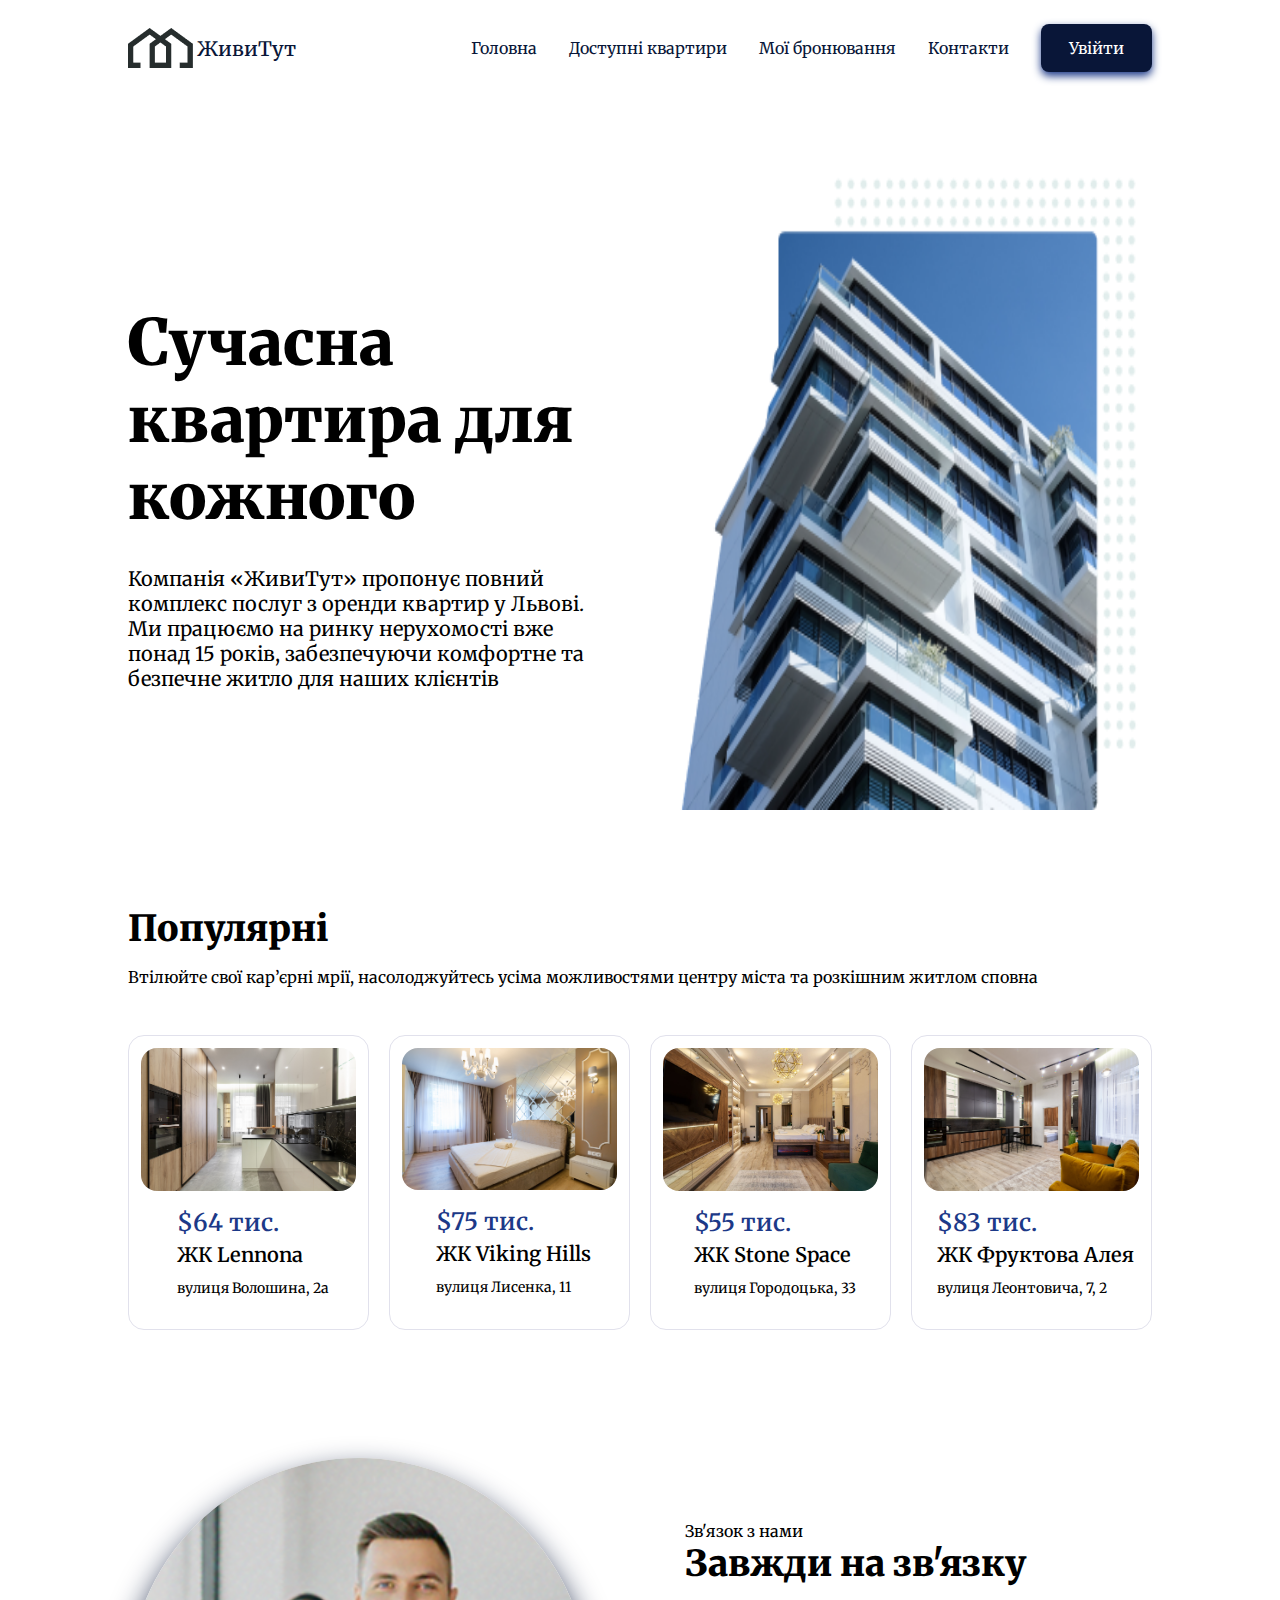
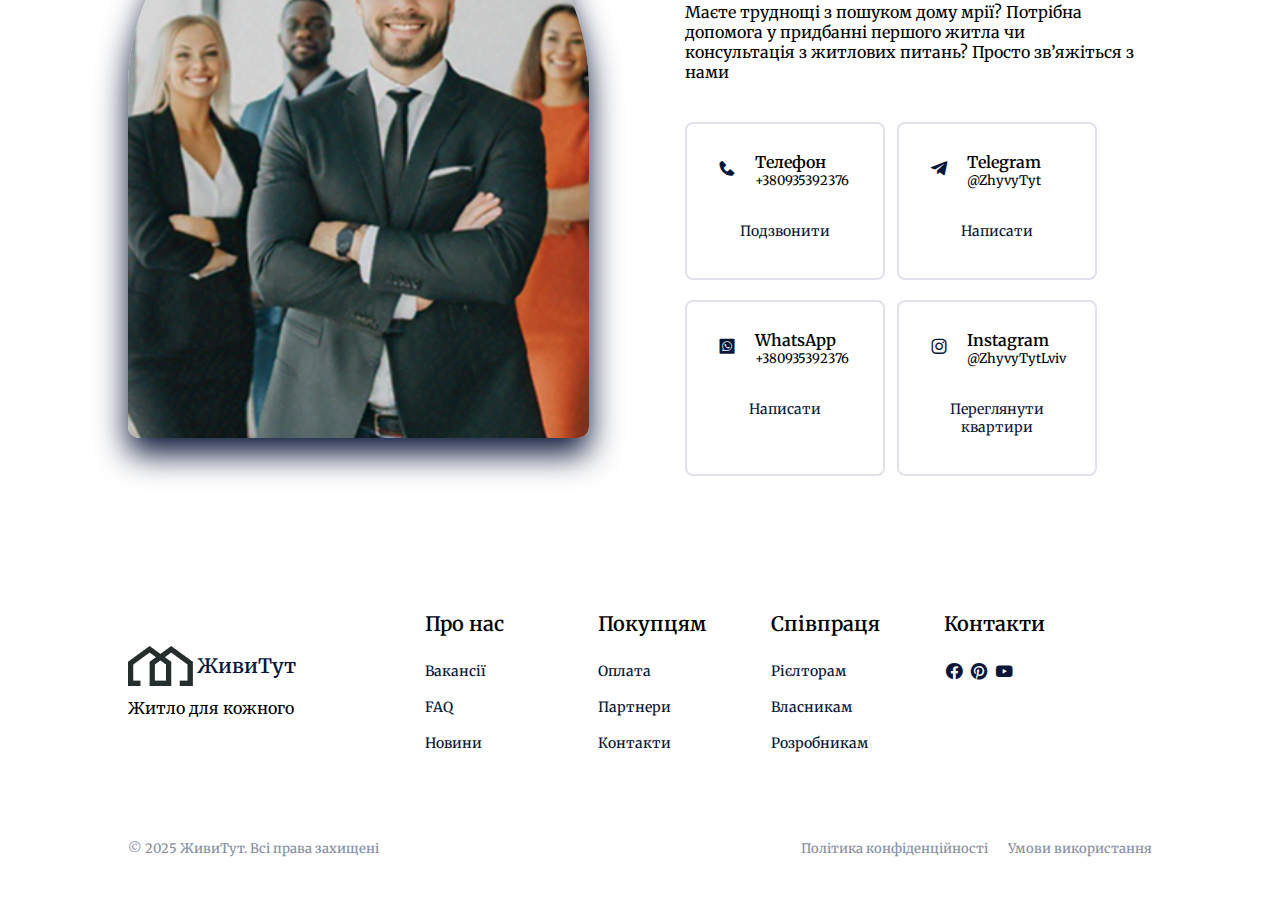
==== index.html @ 037bff15 "add files" ====
<!DOCTYPE html>
<html lang="ua">
<head>
    <meta charset="UTF-8">
    <meta name="viewport" content="width=device-width, initial-scale=1.0">
    <link rel="stylesheet" href="css/style.css">
    <link rel="icon"  href="images/Logo.png" type="images/x-icon">
    <link href='https://unpkg.com/boxicons@2.1.4/css/boxicons.min.css' rel='stylesheet'>
    <title>ЖивиТут</title>
</head>
<body>

    <header class="header" id="header">
        <nav class="nav container">
            <a href="#" class="nav__logo"><img src="images/Logo.png">ЖивиТут</a>
            <div class="nav__menu">
                <ul class="nav__list">
                    <li class="nav__item">
                        <a href="#home" class="nav__link">
                            <i class='bx bx-home-alt-2' ></i>
                            <span>Головна</span>
                        </a>
                    </li>

                    <li class="nav__item">
                        <a href="#popular" class="nav__link">
                            <i class='bx bx-building-house' ></i>
                            <span>Доступні квартири</span>
                        </a>
                    </li>

                    <li class="nav__item">
                        <a href="#booked" class="nav__link">
                            <i class='bx bx-bookmark'></i>
                            <span>Мої бронювання</span>
                        </a>
                    </li>

                    <li class="nav__item">
                        <a href="#contact" class="nav__link">
                            <i class='bx bx-phone' ></i>
                            <span>Контакти</span>
                        </a>
                    </li>
                </ul>
            </div>

            <a href="#" class="button nav__button">
                Увійти
            </a>
        </nav>
    </header>

    <main class="main">
        <section class="home section" id="home">
            <div class="home__container container grid">
                <div class="home__data">
                    <h1 class="home__title">
                        Сучасна квартира для кожного
                    </h1>
                    <p class="home__description">
                        Компанія «ЖивиТут» пропонує повний комплекс послуг з оренди квартир у Львові. Ми працюємо на ринку нерухомості вже понад 15 років, забезпечуючи комфортне та безпечне житло для наших клієнтів
                    </p>
                </div>
                <div class="home__image">
                    <img src="images/Home Image.png">
                </div>
            </div>
        </section>

        <section class="popular section" id="popular">
            <div class="container">
                <h2 class="section__title">Популярні</h2>
                <span class="section__subtitle">Втілюйте свої кар’єрні мрії, насолоджуйтесь усіма можливостями центру міста та розкішним житлом сповна</span>
                
                <div class="popular__container">
                    <article class="popular__card">
                        <img src="images/flat1.jpg" class="popular__img">
                        <div class="popular__data">
                            <h2 class="popular__price">
                                <span>$</span>64 тис.
                            </h2>
                            <h3 class="popular__title">
                                ЖК Lennona 
                            </h3>
                            <p class="popular__description">
                                вулиця Волошина, 2а
                            </p>
                        </div>
                    </article>

                    <article class="popular__card">
                        <img src="images/flat2.jpg" class="popular__img">
                        <div class="popular__data">
                            <h2 class="popular__price">
                                <span>$</span>75 тис.
                            </h2>
                            <h3 class="popular__title">
                                ЖК Viking Hills
                            </h3>
                            <p class="popular__description">
                                вулиця Лисенка, 11
                            </p>
                        </div>
                    </article>

                    <article class="popular__card">
                        <img src="images/flat3.jpg" class="popular__img">
                        <div class="popular__data">
                            <h2 class="popular__price">
                                <span>$</span>55 тис.
                            </h2>
                            <h3 class="popular__title">
                                ЖК Stone Space
                            </h3>
                            <p class="popular__description">
                                вулиця Городоцька, 33
                            </p>
                        </div>
                    </article>

                    <article class="popular__card">
                        <img src="images/flat4.jpg" class="popular__img">
                        <div class="popular__data">
                            <h2 class="popular__price">
                                <span>$</span>83 тис.
                            </h2>
                            <h3 class="popular__title">
                                ЖК Фруктова Алея
                            </h3>
                            <p class="popular__description">
                                вулиця Леонтовича, 7, 2
                            </p>
                        </div>
                    </article>
                </div>
            </div>
        </section>

        <section class="contact section" id="contact">
            <div class="contact__container container grid">
                <div class="contact__images">
                    <div class="contact__orbe">
                        <div class="contact__img">
                            <img src="images/team.png">
                        </div>
                    </div>    
                    <div class="contact__content">
                        <div class="contact__data">
                            <span class="section__subtitle">Зв'язок з нами</span>
                            <h2 class="section__title">
                                Завжди на зв'язку
                            </h2>
                            <p class="contact__description">
                                Маєте труднощі з пошуком дому мрії? Потрібна допомога у придбанні першого житла чи консультація з житлових питань? Просто зв’яжіться з нами
                            </p>
                        </div>
                        <div class="contact__card">
                            <div class="contact__card-box">
                                <div class="contact__card-info">
                                    <i class='bx bxs-phone' ></i>
                                    <div>
                                        <h3 class="contact__card-title">
                                            Телефон
                                        </h3>
                                        <p class="contact__card-description">
                                            +380935392376
                                        </p>
                                    </div>
                                </div>

                                <button class="button contact__card-button">
                                    Подзвонити
                                </button>
                            </div>
                            
                            <div class="contact__card-box">
                                <div class="contact__card-info">
                                    <i class='bx bxl-telegram' ></i>
                                    <div>
                                        <h3 class="contact__card-title">
                                            Telegram
                                        </h3>
                                        <p class="contact__card-description">
                                            @ZhyvyTyt
                                        </p>
                                    </div>
                                </div>

                                <button class="button contact__card-button">
                                    Написати
                                </button>
                            </div>

                            <div class="contact__card-box">
                                <div class="contact__card-info">
                                    <i class='bx bxl-whatsapp-square' ></i>
                                    <div>
                                        <h3 class="contact__card-title">
                                            WhatsApp
                                        </h3>
                                        <p class="contact__card-description">
                                            +380935392376
                                        </p>
                                    </div>
                                </div>

                                <button class="button contact__card-button">
                                    Написати
                                </button>
                            </div>

                            <div class="contact__card-box">
                                <div class="contact__card-info">
                                    <i class='bx bxl-instagram' ></i>
                                    <div>
                                        <h3 class="contact__card-title">
                                            Instagram
                                        </h3>
                                        <p class="contact__card-description">
                                            @ZhyvyTytLviv
                                        </p>
                                    </div>
                                </div>

                                <button class="button contact__card-button">
                                    Переглянути квартири
                                </button>
                            </div>
                        </div>
                    </div>
                </div>
            </div>
        </section>

    </main>

    <footer class="footer section">
        <div class="footer__container container grid">
            <div class="footer__head">
                <a href="#" class="footer__logo">
                    <img src="images/Logo.png">ЖивиТут
                </a>
                <p class="footer__description">
                    Житло для кожного
                </p>
            </div>

            <div class="footer__content">
                <div>
                    <h3 class="footer__title">
                        Про нас
                    </h3>

                    <ul class="footer__links">
                        <li>
                            <a href="#" class="footer__link">Вакансії</a>
                        </li>
                        <li>
                            <a href="#" class="footer__link">FAQ</a>
                        </li>
                        <li>
                            <a href="#" class="footer__link">Новини</a>
                        </li>
                    </ul>
                </div>

                <div>
                    <h3 class="footer__title">
                        Покупцям
                    </h3>

                    <ul class="footer__links">
                        <li>
                            <a href="#" class="footer__link">Оплата</a>
                        </li>
                        <li>
                            <a href="#" class="footer__link">Партнери</a>
                        </li>
                        <li>
                            <a href="#" class="footer__link">Контакти</a>
                        </li>
                    </ul>
                </div>

                <div>
                    <h3 class="footer__title">
                        Співпраця
                    </h3>

                    <ul class="footer__links">
                        <li>
                            <a href="#" class="footer__link">Рієлторам</a>
                        </li>
                        <li>
                            <a href="#" class="footer__link">Власникам</a>
                        </li>
                        <li>
                            <a href="#" class="footer__link">Розробникам</a>
                        </li>
                    </ul>
                </div>

                <div>
                    <h3 class="footer__title">
                        Контакти
                    </h3>

                    <ul class="footer__socials">
                        <a href="#" class="footer__social-link">
                            <i class='bx bxl-facebook-circle' ></i>
                        </a>
                        <a href="#" class="footer__social-link">
                            <i class='bx bxl-pinterest' ></i>
                        </a>
                        <a href="#" class="footer__social-link">
                            <i class='bx bxl-youtube' ></i>
                        </a>
                    </ul>
                </div>
            </div>
        </div>

        <div class="footer__info container">
            <span class="footer__copy">
                &#169; 2025 ЖивиТут. Всі права захищені
            </span>

            <div class="footer__privacy">
                <a href="#">Політика конфіденційності</a>
                <a href="#">Умови використання</a>
            </div>
        </div>
    </footer>
</body>
</html>
---- css/style.css ----
@import url('https://fonts.googleapis.com/css2?family=Merriweather:ital,opsz,wght@0,18..144,300..900;1,18..144,300..900&family=Open+Sans:ital,wght@0,300..800;1,300..800&display=swap');

:root{
    --header-height: 4.5rem;

    --dark_blue: rgb(9,22,56);
    --dark_gray: rgb(136,143,159);
    --gray: rgb(183,189,203);
    --light_gray: rgb(225,225,236);
    --blue: rgb(28,57,136);
    --hover: rgb(110,138,233);
    --white: rgb(255,255,255);

    --body-font: "Merriweather", serif;
    --h1-font-size: 1.5rem;
    --h2-font-size: 1.25rem;
    --h3-font-size: 1rem;
    --normal-font-size: .938rem;
    --small-font-size: .813rem;
    --smaller-font-size: .75rem;
    --font-medium: 500;
    --font-semi-bold: 600;

    --z-tooltip: 10;
    --z-fixed: 100;
}

@media screen and (min-width: 1024px){
    :root {
        --h1-font-size: 2.25rem;
        --h2-font-size: 1.5rem;
        --h3-font-size: 1.25rem;
        --normal-font-size: 1rem;
        --small-font-size: .875rem;
        --smaller-font-size: .813rem;
    }
}

*{
    box-sizing: border-box;
    padding: 0;
    margin: 0;
}

html{
    scroll-behavior: smooth;
    height: 100%;
}

body{
    width: 100%;
    height: 100%;
    font-family: var(--body-font);
    font-size: var(--normal-font-size);
}

h1,h2,h3{
    font-weight: var(--font-semi-bold);
}

ul{
    list-style: none;
}

a{
    text-decoration: none;
}

img{
    max-width: 100%;
    height: auto;
}

input,
button{
    font-family: var(--body-font);
    outline: none;
    border: none;
}

.main{
    overflow: hidden;
}

.container{
    max-width: 1024px;
    margin: 0 auto;
    margin-left: 1.5rem;
    margin-right: 1.5rem;
}

.grid{
    display: grid;
}

.section{
    padding: 2rem 0 2rem;
}

.section__title{
    font-size: var(--h2-font-size);
    font-weight: 900;
    margin-bottom: 1rem;
}

.section__subtitle{
    display: block;
    font-size: var(--small-font-size);
}

.header{
    position: fixed;
    top: 0;
    left: 0;
    width: 100%;
    background-color: var(--white);
    z-index: var(--z-fixed);
    transition: .4s;
}

.nav{
    height: var(--header-height);
    display: flex;
    justify-content: space-between;
    align-items: center;
}

.nav__logo{
    color: var(--dark_blue);
    display: inline-flex;
    align-items: center;
    column-gap: .25rem;
    font-weight: var(--font-medium);
    font-size: 1.25rem;
    transition: .3s;
}

.nav__logo:hover{
    color: var(--hover);
}

.button{
    display: inline-block;
    background-color: var(--dark_blue);
    color: var(--white);
    padding: 14px 28px;
    border-radius: .5rem;
    box-shadow: 0 4px 8px var(--blue);
    transition: .3s;
    cursor: pointer;
}

.button:hover{
    box-shadow: 0 4px 12px var(--hover);
}

@media screen and (max-width: 1023px){
    .nav__menu{
        position: fixed;
        background-color: var(--white);
        bottom: 2rem;
        box-shadow: 0 8px 24px var(--blue);
        width: 90%;
        left: 0;
        right: 0;
        margin: 0 auto;
        padding: 1.30rem 3rem;
        border-radius: 1.25rem;
        transition: .4s;
    }

    .nav__list{
        display: flex;
        justify-content: space-between;
        align-items: center;
    }

    .nav__link{
        color: var(--dark_blue);
        display: flex;
        padding: .5rem;
        border-radius: 50%;
    }

    .nav__link i{
        font-size: 1.25rem;
    }

    .nav__link span{
        display: none;
    }
}

.home{
    padding-bottom: 0;
}

.home__container{
    padding-top: 5rem;
}

.home__title{
    font-weight: 900;
    font-size: 3rem;
    line-height: 120%;
    margin-bottom: 1.25rem;
}

.home__description{
    margin-bottom: 2rem;
}

.home__image{
    position: relative;
    display: flex;
    justify-content: center;
}

.popular__container{
    display: flex;
    flex-wrap:wrap;
    gap: 20px;
    justify-content: center;
    padding: 1rem 0 1rem;
}

.popular__card{
    display: flex;
    flex-direction: column;
    align-items: center;
    width: 290px;
    padding: .5rem .5rem 1.5rem;
    border-radius: 1rem;
    border: 1px solid var(--light_gray);
    margin: 0 auto;
    transition: .4s;
}

.popular__img{
    border-radius: 1rem;
    margin-bottom: 1rem;
}

.popular__data{
    padding: 0 1rem 0 .5rem;
}

.popular__price{
    font-size: var(--h2-font-size);
    color:  var(--blue);
    margin-bottom: .25rem;
}

.popular__title{
    font-size: var(--h3-font-size);
    margin-bottom: .75rem;
}

.popular__description{
    font-size: var(--small-font-size);
}

.popular__card:hover{
    box-shadow: 0 12px 16px var(--hover);
}


.contact__container{
    row-gap: 2rem;
}

.contact__images{
    position: relative;
    display: flex;
    flex-direction: column;
    justify-content: center;
    align-items: center;
}

.contact__orbe{
    width: 266px;
    height: 316px;
    border-radius: 135px 135px 16px 16px;
}

.contact__img{
    position: relative;
    width: 250px;
    height: 290px;
    overflow: hidden;
    border-radius: 125px 125px 12px 12px;
    inset: 0;
    margin: auto;
    box-shadow: 0 16px 32px var(--dark_blue);
}

.contact__description{
    font-size: var(--small-font-size);
    margin-bottom: 2.5rem;
}

.contact__card{
    display: grid;
    grid-template-columns: repeat(2,1fr);
    gap: 1.25rem .75rem;
    justify-content: center;
}

.contact__card-box{
    border: 2px solid var(--light_gray);
    padding: 1.25rem .75rem;
    border-radius: .5rem;
    transition: .3s;
}

.contact__card-info{
    display: flex;
    align-items: flex-start;
    column-gap: .75rem;
    margin-bottom: 1.2rem;
}

.contact__card i{
    padding: 6px;
    border-radius: 6px;
    font-size: 1.25rem;
    color: var(--dark_blue);
}

.contact__card-title{
    font-size: var(--normal-font-size);
}

.contact__card-description{
    font-size: var(--smaller-font-size);
}

.contact__card-button{
    font-size: var(--small-font-size);
    padding: 14px 0;
    width: 100%;
    border-radius: .25rem;
    background-color: var(--white);
    color: var(--dark_blue);
    box-shadow: none;
}

.contact__card-button:hover{
    background-color: var(--hover);
    color: var(--white);
}

.contact__card-box:hover{
    box-shadow: 0 8px 24px var(--hover);
}

.contact__data{
    padding-top: 40px;
}

.footer__container{
    row-gap: 2.5rem;
}

.footer__logo{
    color: var(--dark_blue);
    font-size: var(--h3-font-size);
    font-weight: var(--font-semi-bold);
    display: inline-flex;
    align-items: center;
    column-gap: .25rem;
    margin-bottom: .75rem;
}

.footer__logo i{
    font-size: 1.25rem;
}

.footer_description,
.footer__link{
    font-size: var(--small-font-size);
    font-weight: var(--font-medium);
}

.footer__content,
.footer__links{
    display: grid;
}

.footer__content{
    margin: auto;
    grid-template-columns: repeat(2, max-content);
    gap: 2.5rem 4rem;
}

.footer__title{
    font-size: var(--h3-font-size);
    margin-bottom: 1rem;
}

.footer__links{
    row-gap: .5rem;
}

.footer__link{
    color: var(--dark_blue);
    transition: .3s;
}

.footer__link:hover{
    color: var(--hover);
}

.footer__social{
    display: flex;
    column-gap: 1rem;
}

.footer__social-link{
    font-size: 1.25rem;
    color: var(--dark_blue);
    transition: .3s;
}

.footer__social-link:hover{
    color: var(--hover);
}

.footer__info,
.footer__privacy{
    display:flex;
}

.footer__info{
    padding-bottom: 6rem;
    margin-top: 5.5rem;
    flex-direction: column;
    text-align: center;
    row-gap: 1.5rem;
}

.footer__copy,
.footer__privacy a{
    font-size: var(--smaller-font-size);
    font-weight: var(--font-medium);
    color: var(--dark_gray);
}

.footer__privacy{
    justify-content: center;
    column-gap: 1.25rem;
}

.footer__head{
    margin: auto;
}

@media screen and (min-width: 767px){
    .home__container{
        grid-template-columns: repeat(2,1fr);
        padding-top: 2rem;
    }

    .home__data{
        padding-bottom: 2rem;
        padding-top: 2rem;
    }

    .contact__container{
        grid-template-columns: repeat(2,1fr);
        align-items: center;
    }

    .contact__images{
        order: 1;
        flex-direction: row;
        gap: 6rem;
    }

    .contact__card{
        justify-content: initial;
    }

    .footer__container{
        grid-template-columns: repeat(2,max-content);
        justify-content: space-between;
    }
}

@media screen and (min-width: 1023px){
    .section{
       padding: 6rem 0 1rem;
    }
    
    .section__title{
        font-size: 2.25rem;
    }

    .section__subtitle{
        font-size: var(--normal-font-size);
    }

    .nav{
        height: calc(var(--header-height) + 1.5rem);
    }

    .nav__menu{
        width: initial;
        margin-left: auto;
    }

    .nav__list{
        display: flex;
        column-gap: 2rem;
        padding-right: 2rem;
    }

    .nav__link{
        color: var(--dark_blue);
    }

    .nav__link i{
        display: none;
    }

    .nav__link:hover{
        color: var(--hover);
    }

    .nav__button{
        display: inline-block;
    }

    .home{
        padding-bottom: 0;
    }

    .home__container{
        padding-top: 5rem;
        column-gap: 2rem;
    }

    .home__data{
        padding-bottom: 4rem;
    }

    .home__title{
        padding-top: 6rem;
        font-size: 4rem;
        margin-bottom: 2rem;
    }

    .home__description{
        font-size: var(--h3-font-size);
        margin-bottom: 3rem;
    }

    .section__subtitle{
        font-size: 1rem;
    }

    .home__image{
        width: 472px;
        height: 634px;
    }

    .popular__container{
        padding-top: 3rem;
    }

    .popular__card{
        width: 320px;
        padding: .75rem .75rem 2rem;
    }

    .popular__data{
        padding: 0 .25rem 0 .75rem;
    }

    .contact__container{
        align-items: flex-start;
        column-gap: 5rem;
    }

    .contact__orbe{
        width: 501px;
        height: 641px;
        border-radius: 258px 258px 16px 16px;
    }

    .contact__img{
        width: 461px;
        height: 580px;
        border-radius: 238px 238px 12px 12px;
    }

    .contact__img img{
        max-width: initial;
        width: 490px;
    }

    .contact__description{
        font-size: var(--normal-font-size);
        margin-bottom: 2.5rem;
    }

    .contact__card{
        grid-template-columns: repeat(2,200px);
    }

    .contact__card-box{
        padding:28px 1.5rem 1.5rem;
    }

    .footer__container{
        grid-template-columns: repeat(4,max-content);
    }

    .footer__title{
        margin-bottom: 1.5rem;
    }

    .footer__links{
        row-gap: 1rem;
    }

    .footer__info{
        flex-direction: row;
        justify-content: space-between;
        padding-bottom: 2rem; 
    }

    .footer__content{
        grid-template-columns: repeat(4,1fr);
        gap: 4rem 4rem;
        padding-left: 5rem;
    }
}

@media screen and (min-width: 1040px) {
    .container{
        margin-left: auto;
        margin-right: auto;
    }

    .home__container{
        column-gap: 4rem;
    }

    .popular__container{
        flex-wrap:nowrap;
    }
}
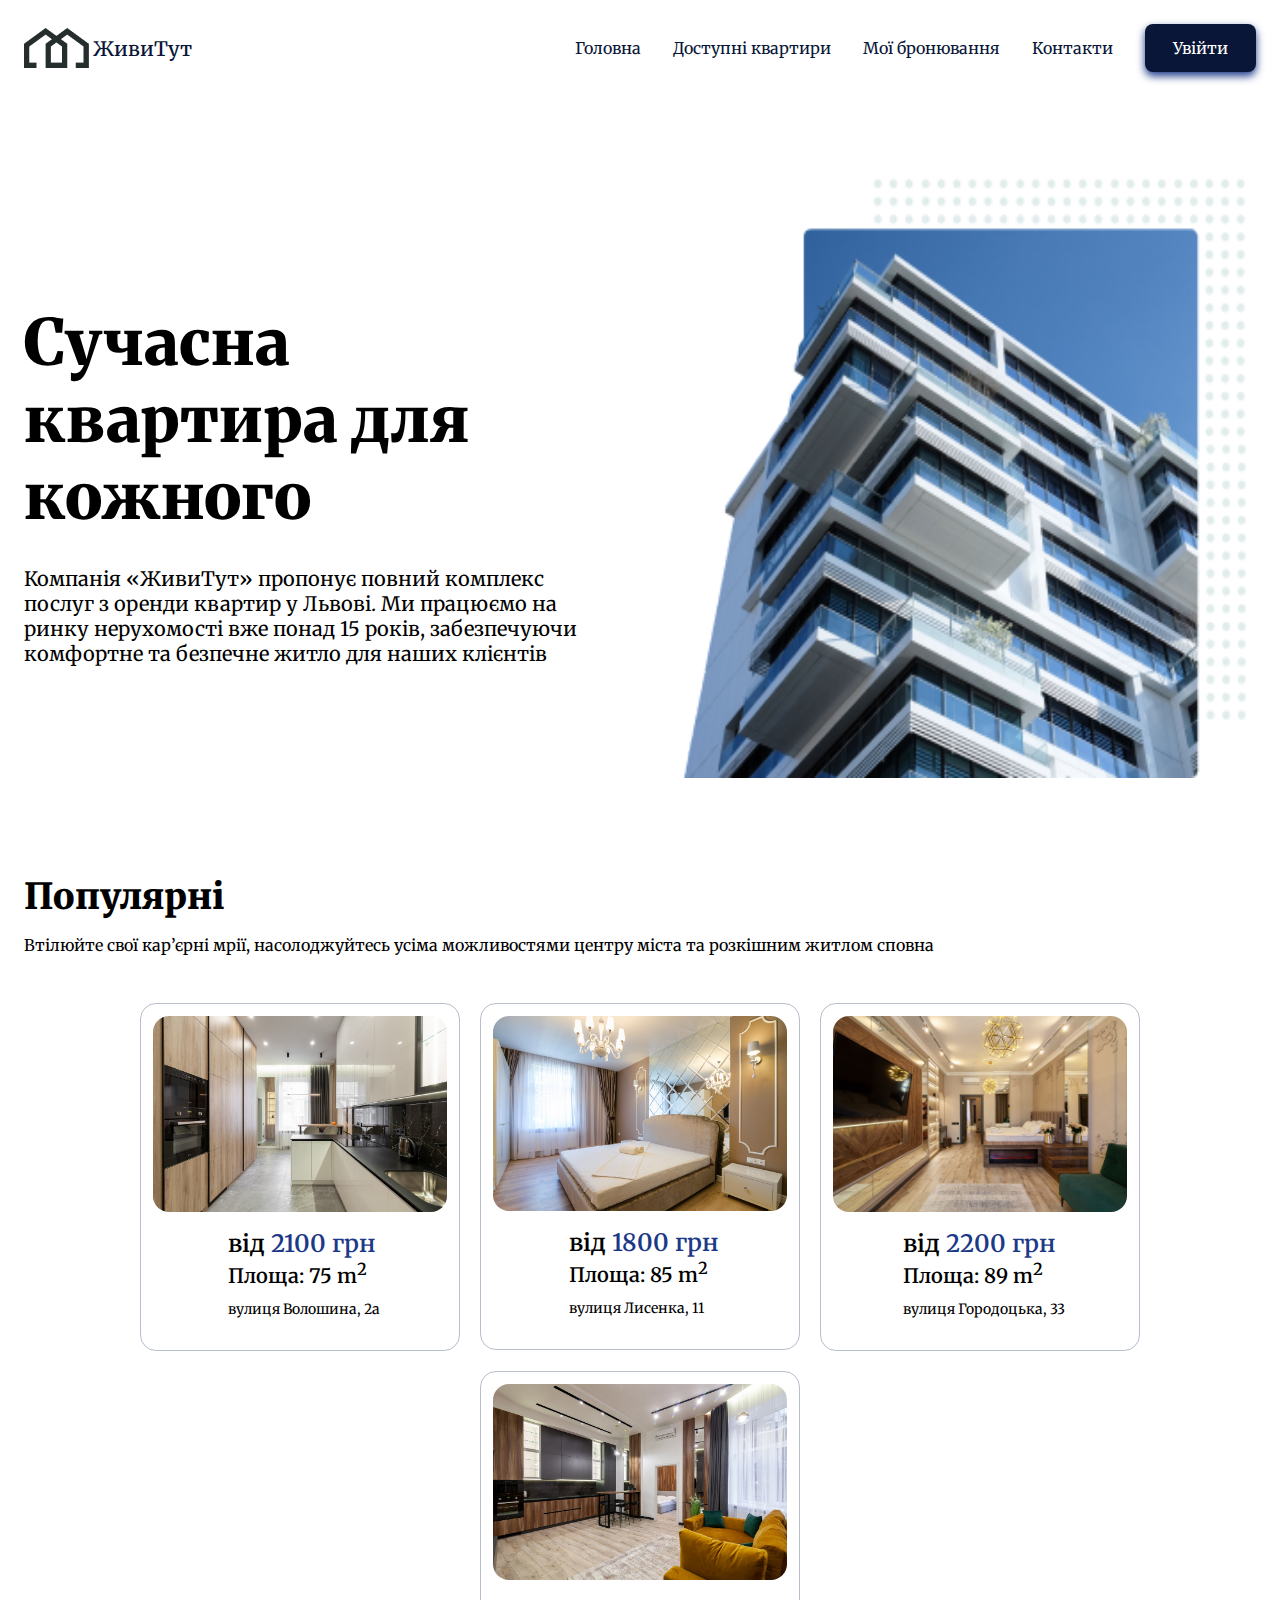
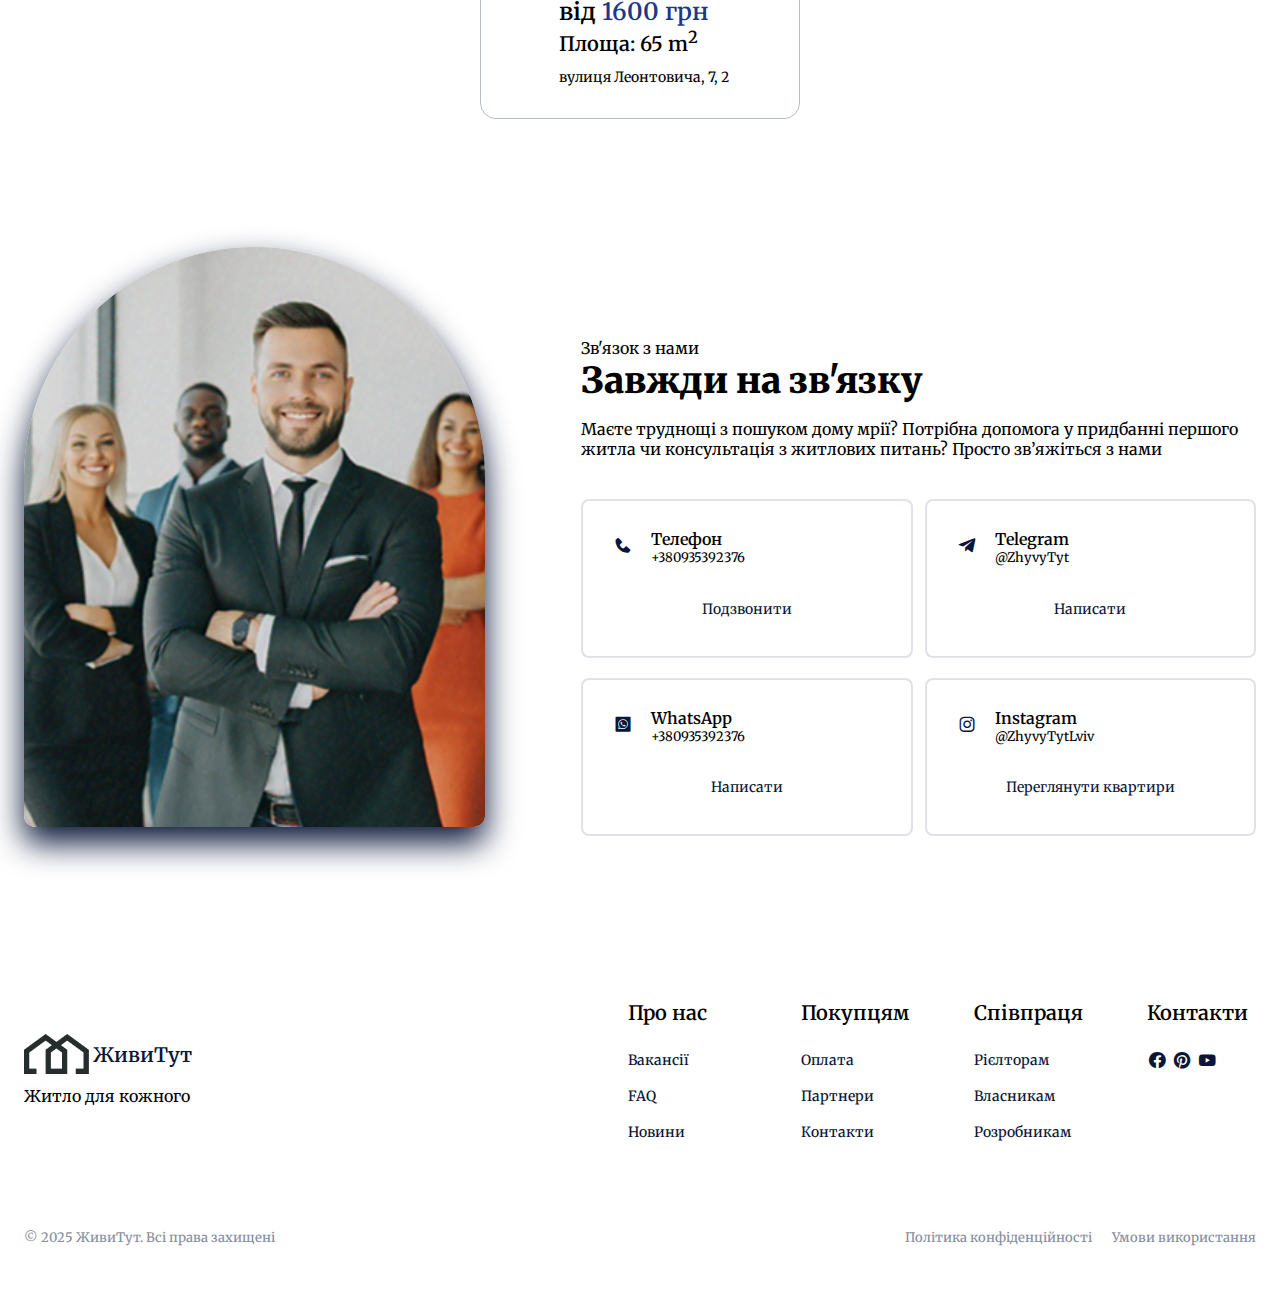
==== commit bd58481d: "added files" ====
--- a/index.html
+++ b/index.html
@@ -12,18 +12,18 @@
 
     <header class="header" id="header">
         <nav class="nav container">
-            <a href="#" class="nav__logo"><img src="images/Logo.png">ЖивиТут</a>
+            <a href="index.html" class="nav__logo"><img src="images/Logo.png">ЖивиТут</a>
             <div class="nav__menu">
                 <ul class="nav__list">
                     <li class="nav__item">
-                        <a href="#home" class="nav__link">
+                        <a href="index.html" class="nav__link">
                             <i class='bx bx-home-alt-2' ></i>
                             <span>Головна</span>
                         </a>
                     </li>
 
                     <li class="nav__item">
-                        <a href="#popular" class="nav__link">
+                        <a href="available.html" class="nav__link">
                             <i class='bx bx-building-house' ></i>
                             <span>Доступні квартири</span>
                         </a>
@@ -74,71 +74,79 @@
                 <span class="section__subtitle">Втілюйте свої кар’єрні мрії, насолоджуйтесь усіма можливостями центру міста та розкішним житлом сповна</span>
                 
                 <div class="popular__container">
-                    <article class="popular__card">
-                        <img src="images/flat1.jpg" class="popular__img">
-                        <div class="popular__data">
-                            <h2 class="popular__price">
-                                <span>$</span>64 тис.
-                            </h2>
-                            <h3 class="popular__title">
-                                ЖК Lennona 
-                            </h3>
-                            <p class="popular__description">
-                                вулиця Волошина, 2а
-                            </p>
-                        </div>
-                    </article>
-
-                    <article class="popular__card">
-                        <img src="images/flat2.jpg" class="popular__img">
-                        <div class="popular__data">
-                            <h2 class="popular__price">
-                                <span>$</span>75 тис.
-                            </h2>
-                            <h3 class="popular__title">
-                                ЖК Viking Hills
-                            </h3>
-                            <p class="popular__description">
-                                вулиця Лисенка, 11
-                            </p>
-                        </div>
-                    </article>
-
-                    <article class="popular__card">
-                        <img src="images/flat3.jpg" class="popular__img">
-                        <div class="popular__data">
-                            <h2 class="popular__price">
-                                <span>$</span>55 тис.
-                            </h2>
-                            <h3 class="popular__title">
-                                ЖК Stone Space
-                            </h3>
-                            <p class="popular__description">
-                                вулиця Городоцька, 33
-                            </p>
-                        </div>
-                    </article>
-
-                    <article class="popular__card">
-                        <img src="images/flat4.jpg" class="popular__img">
-                        <div class="popular__data">
-                            <h2 class="popular__price">
-                                <span>$</span>83 тис.
-                            </h2>
-                            <h3 class="popular__title">
-                                ЖК Фруктова Алея
-                            </h3>
-                            <p class="popular__description">
-                                вулиця Леонтовича, 7, 2
-                            </p>
-                        </div>
-                    </article>
+                    <a href="flat1.html" class="found__link">
+                        <article class="popular__card">
+                            <img src="images/flat1.jpg" class="popular__img">
+                            <div class="popular__data">
+                                <h2 class="popular__price">
+                                    від <span>2100 грн</span>
+                                </h2>
+                                <h3 class="popular__title">
+                                    Площа: 75 m<sup>2</sup>
+                                </h3>
+                                <p class="popular__description">
+                                    вулиця Волошина, 2а
+                                </p>
+                            </div>
+                        </article>
+                    </a>
+
+                    <a href="flat2.html" class="found__link">
+                        <article class="popular__card">
+                            <img src="images/flat2.jpg" class="popular__img">
+                            <div class="popular__data">
+                                <h2 class="popular__price">
+                                    від <span>1800 грн</span>
+                                </h2>
+                                <h3 class="popular__title">
+                                    Площа: 85 m<sup>2</sup>
+                                </h3>
+                                <p class="popular__description">
+                                    вулиця Лисенка, 11
+                                </p>
+                            </div>
+                        </article>
+                    </a>
+
+                    <a href="flat3.html" class="found__link">
+                        <article class="popular__card">
+                            <img src="images/flat3.jpg" class="popular__img">
+                            <div class="popular__data">
+                                <h2 class="popular__price">
+                                    від <span>2200 грн</span>
+                                </h2>
+                                <h3 class="popular__title">
+                                    Площа: 89 m<sup>2</sup>
+                                </h3>
+                                <p class="popular__description">
+                                    вулиця Городоцька, 33
+                                </p>
+                            </div>
+                        </article>
+                    </a>
+
+                    <a href="flat4.html" class="found__link">
+                        <article class="popular__card">
+                            <img src="images/flat4.jpg" class="popular__img">
+                            <div class="popular__data">
+                                <h2 class="popular__price">
+                                    від <span>1600 грн</span>
+                                </h2>
+                                <h3 class="popular__title">
+                                    Площа: 65 m<sup>2</sup>
+                                </h3>
+                                <p class="popular__description">
+                                    вулиця Леонтовича, 7, 2
+                                </p>
+                            </div>
+                        </article>
+                    </a>
                 </div>
             </div>
         </section>
 
         <section class="contact section" id="contact">
-            <div class="contact__container container grid">
+            <div class="contact__container container">
                 <div class="contact__images">
                     <div class="contact__orbe">
                         <div class="contact__img">
--- a/css/style.css
+++ b/css/style.css
@@ -83,7 +83,7 @@
 }
 
 .container{
-    max-width: 1024px;
+    max-width: 1600px;
     margin: 0 auto;
     margin-left: 1.5rem;
     margin-right: 1.5rem;
@@ -191,6 +191,8 @@
     }
 }
 
+/* Головна */
+
 .home{
     padding-bottom: 0;
 }
@@ -231,7 +233,7 @@
     width: 290px;
     padding: .5rem .5rem 1.5rem;
     border-radius: 1rem;
-    border: 1px solid var(--light_gray);
+    border: 1px solid var(--gray);
     margin: 0 auto;
     transition: .4s;
 }
@@ -245,7 +247,7 @@
     padding: 0 1rem 0 .5rem;
 }
 
-.popular__price{
+.popular__price span{
     font-size: var(--h2-font-size);
     color:  var(--blue);
     margin-bottom: .25rem;
@@ -264,7 +266,6 @@
     box-shadow: 0 12px 16px var(--hover);
 }
 
-
 .contact__container{
     row-gap: 2rem;
 }
@@ -273,7 +274,7 @@
     position: relative;
     display: flex;
     flex-direction: column;
-    justify-content: center;
+    justify-content: space-between;
     align-items: center;
 }
 
@@ -358,6 +359,184 @@
     padding-top: 40px;
 }
 
+/* Доступні квартири */
+
+.search__title{
+    font-size: var(--h2-font-size);
+    margin-bottom: 1rem;
+}
+
+.search{
+    padding-bottom: 0;
+}
+
+.search__container{
+    padding-top: 5rem;
+}
+
+.select__container{
+    display: flex;
+    flex-direction: column;
+    row-gap: 1rem;
+}
+
+.select{
+    height: 3.5rem;
+    border: 1px solid var(--gray);
+    border-radius: .5rem;
+}
+
+.search__button{
+    height: 3.5rem;
+    border-radius: .25rem;
+}
+
+.results__title{
+    display: flex;
+    flex-direction: row;
+    justify-content: space-between;
+    align-items: center;
+}
+
+.found__container{
+    display: flex;
+    flex-wrap:wrap;
+    gap: 20px;
+    justify-content: center;
+    padding: 1rem 0 1rem;
+}
+
+.found__link {
+    text-decoration: none;
+    color: inherit;
+}
+
+.found__card{
+    display: flex;
+    flex-direction: column;
+    align-items: left;
+    width: 100%;
+    padding: .5rem .5rem 1.5rem;
+    border-radius: 1rem;
+    border: 1px solid var(--gray);
+    margin: 0 auto;
+    transition: .4s;
+}
+
+.found__img{
+    border-radius: 1rem;
+    margin-bottom: 1rem;
+}
+
+.found__data{
+    padding: 0 1rem 0 .5rem;
+}
+
+.found__title{
+    font-weight: 900;
+    font-size: var(--h2-font-size);
+    margin-bottom: .25rem;
+}
+
+.found__price{
+    font-weight: 900;
+    font-size: var(--h2-font-size);
+    color:  var(--blue);
+    margin-bottom: .25rem;
+}
+
+.found__rooms{
+    font-size: var(--h3-font-size);
+    margin-bottom: .25rem;
+}
+
+.found__type{
+    font-size: var(--h3-font-size);
+    margin-bottom: .25rem;
+}
+
+.found__card:hover{
+    box-shadow: 0 12px 16px var(--hover);
+}
+
+.found__button{
+    width: 100%;
+}
+
+/* Квартира */
+
+.general__container{
+    padding-top: 5rem;
+}
+
+.back__link{
+    color: var(--dark_blue);
+}
+
+.back__link:hover{
+    color: var(--hover);
+}
+
+.back__container{
+    margin-bottom: 1rem;
+}
+
+.general__title{
+    font-size: var(--h1-font-size);
+    font-weight: 900;
+    margin-bottom: 1rem;
+}
+
+.image__container{
+    display: flex;
+    justify-content: center;
+}
+
+.general__image{
+    border-radius: 1rem;
+    margin-bottom: 1rem;
+    width: 100%;
+    height: auto;
+    max-width: 1510px;
+    max-height: 830px;
+}
+
+.info__container{
+    margin-bottom: 2rem;
+}
+
+.info__item{
+    font-size: var(--h3-font-size);
+    font-weight: var(--font-semi-bold);
+    display: flex;
+    align-items: center;
+    column-gap: 1rem;
+    margin-bottom: 0.5rem;
+}
+
+.info__item i{
+    font-size: 2.5rem;
+    color: var(--dark_blue);
+}
+
+.rent__price{
+    margin-bottom: 1rem;
+}
+
+.rent__price-title{
+    font-size: var(--h3-font-size);
+}
+
+.rent__price-value{
+    font-size: var(--h2-font-size);
+    color: var(--blue);
+}
+
+.rent__button{
+    width: 100%;
+}
+/* Футер */
+
 .footer__container{
     row-gap: 2.5rem;
 }
@@ -455,7 +634,24 @@
     margin: auto;
 }
 
+@media screen and ((min-width: 319px) and (max-width: 329px)){
+    /*Головна*/
+    .nav__logo{
+        font-size: 1rem;
+    }
+
+    .contact__data{
+        margin-left: 1.5rem;
+        margin-right: 1.5rem;
+    }
+    
+    .contact__card{
+        gap: 1rem 0.1rem;
+    }
+}
+
 @media screen and (min-width: 767px){
+    /*Головна*/
     .home__container{
         grid-template-columns: repeat(2,1fr);
         padding-top: 2rem;
@@ -485,9 +681,33 @@
         grid-template-columns: repeat(2,max-content);
         justify-content: space-between;
     }
+
+    /* Доступні квартири */
+    .found__card{
+        width: 20rem;
+        padding: .75rem .75rem 2rem;
+    }
+
+    /* Квартира */
+    .info__container{
+        display: flex;
+        flex-direction: row;
+        justify-content: space-between;
+    }
+
+    .rent__container{
+        display: flex;
+        flex-direction: row;
+        justify-content: space-between;
+    }
+
+    .rent__button{
+        width: 15rem;
+    }
 }
 
 @media screen and (min-width: 1023px){
+    /*Головна*/
     .section{
        padding: 6rem 0 1rem;
     }
@@ -613,7 +833,7 @@
     }
 
     .footer__container{
-        grid-template-columns: repeat(4,max-content);
+        grid-template-columns: repeat(2,max-content);
     }
 
     .footer__title{
@@ -635,24 +855,85 @@
         gap: 4rem 4rem;
         padding-left: 5rem;
     }
-}
-
-@media screen and (min-width: 1040px) {
-    .container{
-        margin-left: auto;
-        margin-right: auto;
-    }
-
+
+    /* Доступні квартири */
+    .found__card{
+        width: 25rem;
+    }
+
+    .select__container{
+        display: grid;
+        grid-template-columns: repeat(4, 1fr);
+        column-gap: 2rem;
+    }
+
+    #sort.select{
+        width: 10rem;
+    }
+}
+
+@media screen and (min-width: 1100px) {
+    /*Головна*/
     .home__container{
         column-gap: 4rem;
     }
 
+    .home__image{
+        width: 100%;
+        height: 100%;
+    }
+
+    .contact__card{
+        grid-template-columns: repeat(2,1fr);
+    }
+
+    .footer__container{
+        grid-template-columns: repeat(2,max-content);
+    }
+}
+
+@media screen and (min-width: 1600px){
+    /*Головна*/
+    .container{
+        margin: auto;
+    }
+
+    .home__image img{
+        width: 130%;
+    }
+
     .popular__container{
-        flex-wrap:nowrap;
-    }
-}
-
-
-
-
-
+        justify-content: space-between;
+    }
+
+    .footer__container{
+        margin-bottom: 3rem;
+    }
+
+    /*Доступні квартири*/
+    .found__card{
+        width: 30rem;
+    }
+
+    .found__container{
+        justify-content: space-between;
+    }
+
+    /*Квартири*/
+    .rent__button{
+        width: 20rem;
+    }
+}
+
+@media screen and (min-width: 2048px){
+    /*Головна*/
+    body{
+        zoom: 1.2;
+    }
+}
+
+
+
+
+
+
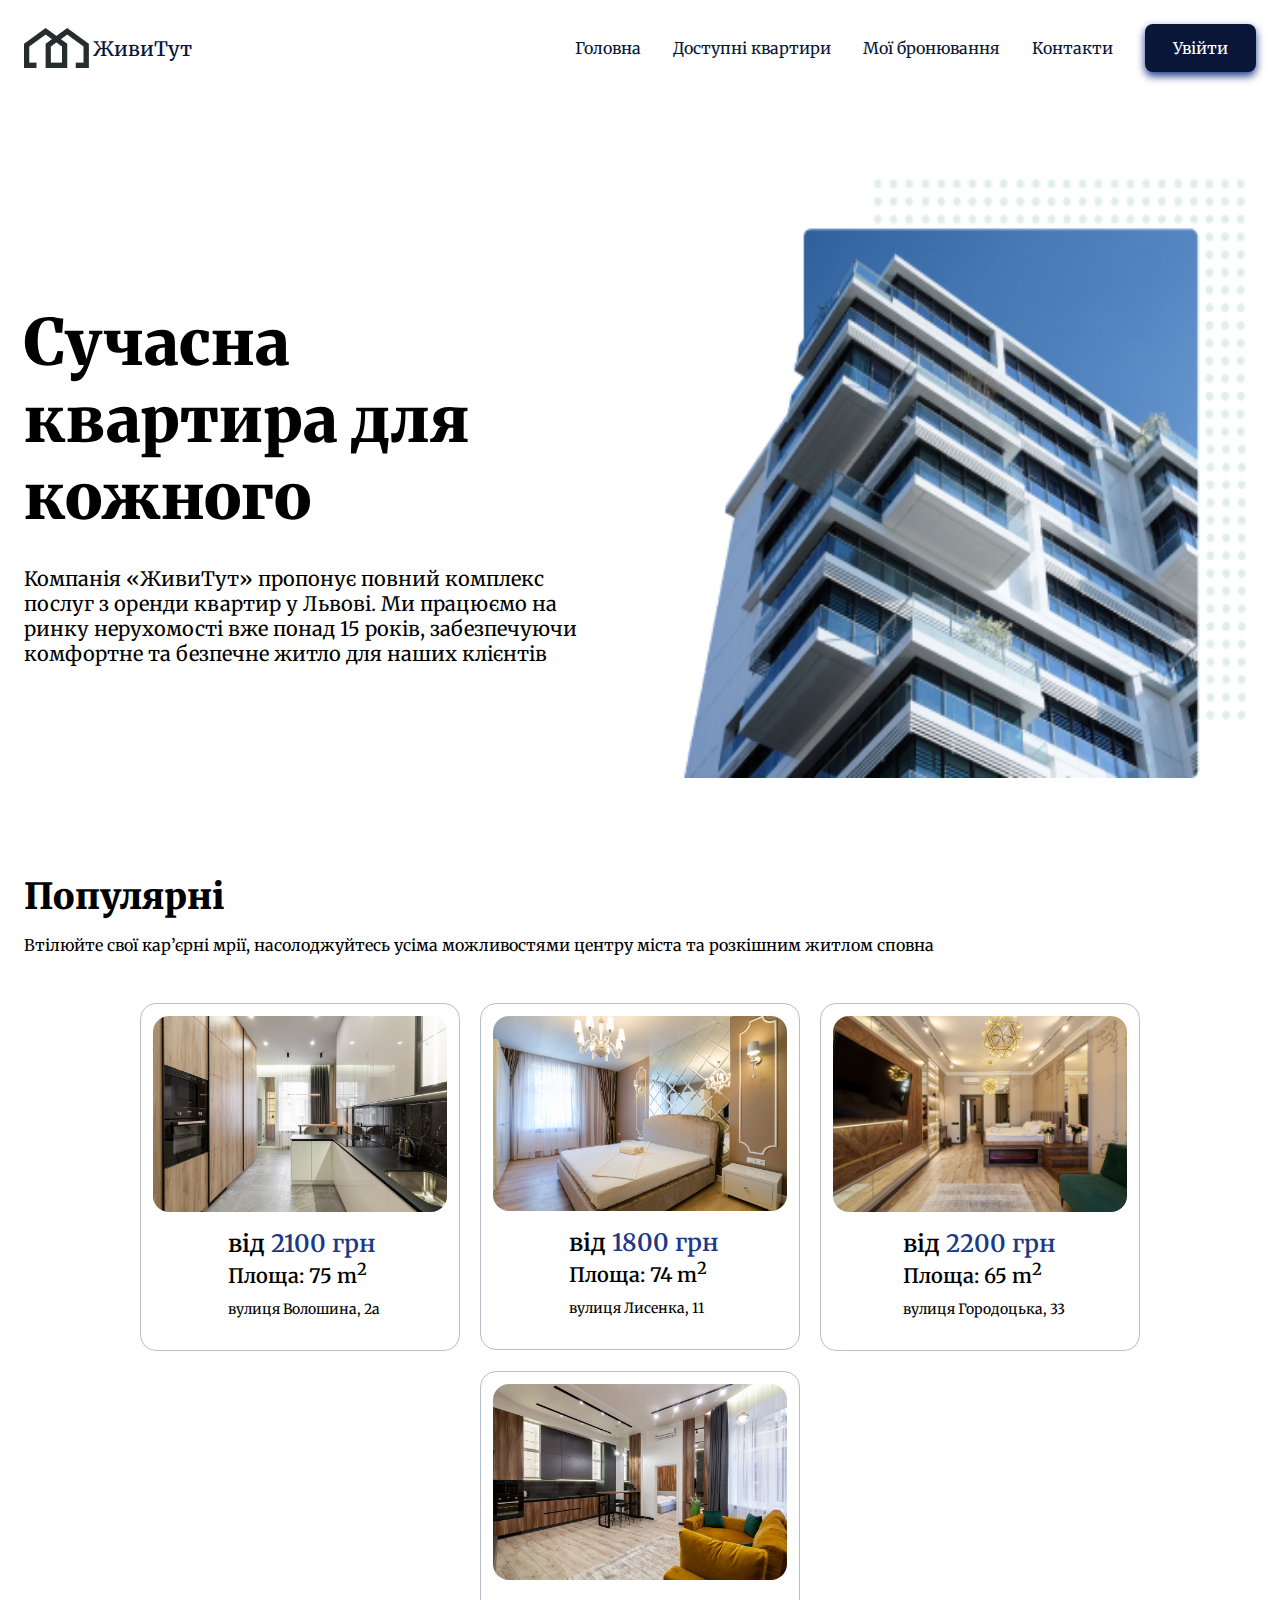
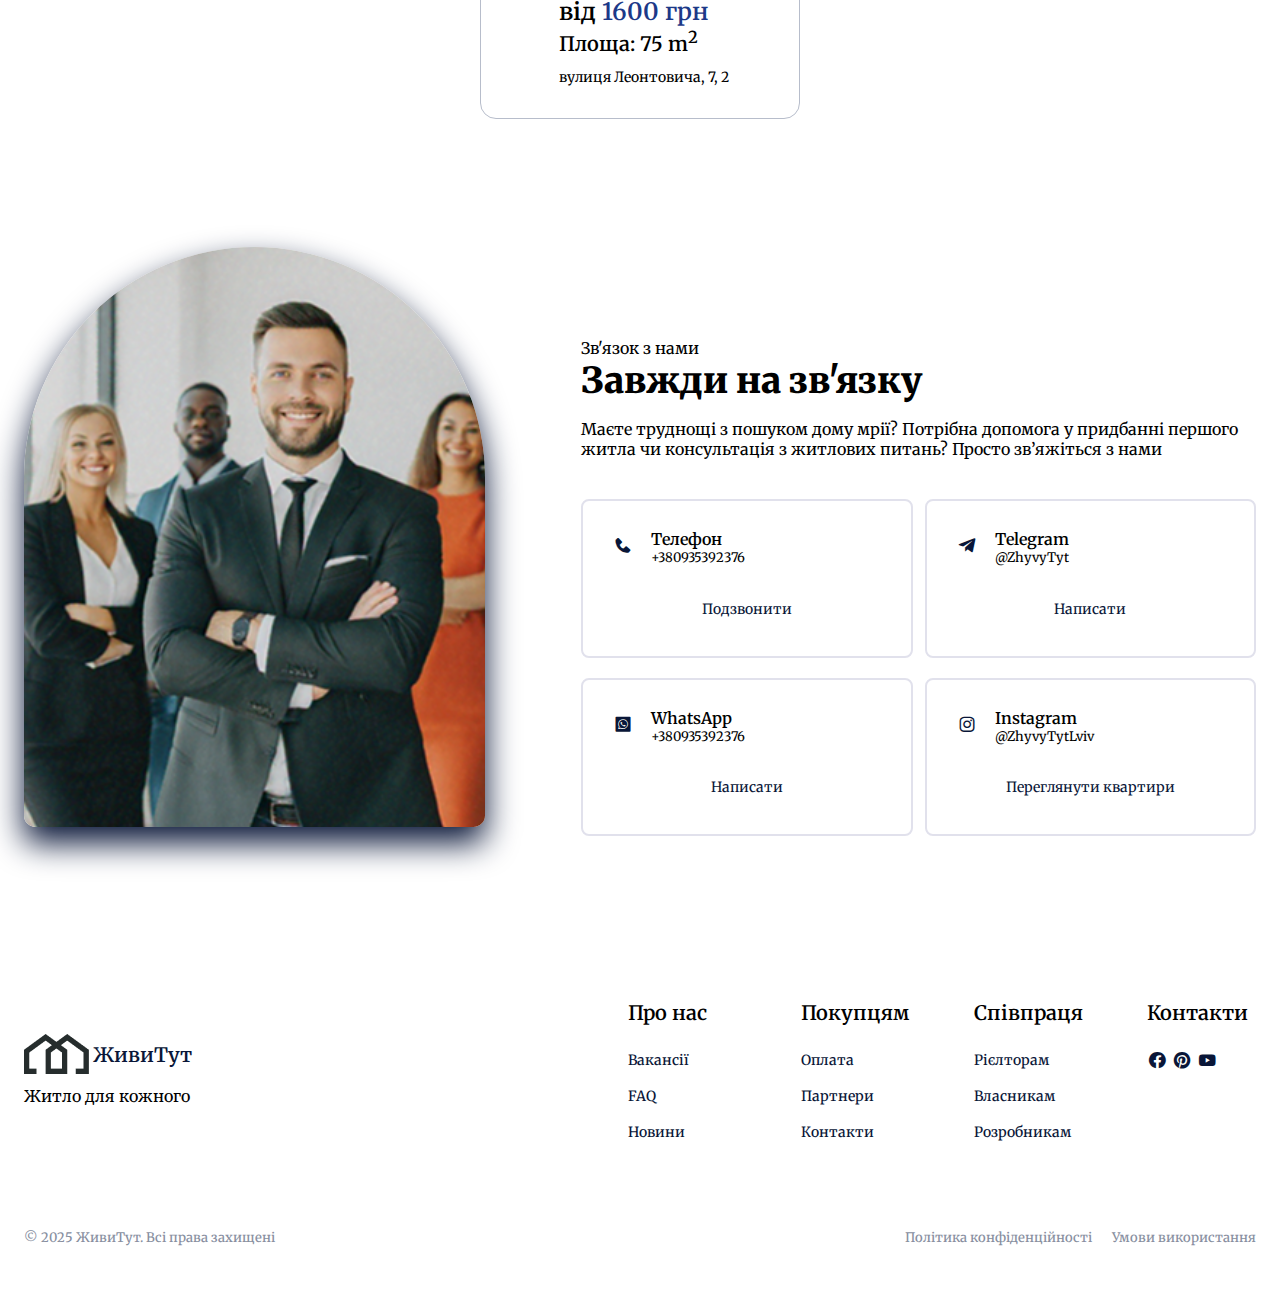
==== commit ba719e82: "lab1" ====
--- a/index.html
+++ b/index.html
@@ -30,7 +30,7 @@
                     </li>
 
                     <li class="nav__item">
-                        <a href="#booked" class="nav__link">
+                        <a href="booked.html" class="nav__link">
                             <i class='bx bx-bookmark'></i>
                             <span>Мої бронювання</span>
                         </a>
@@ -99,7 +99,7 @@
                                     від <span>1800 грн</span>
                                 </h2>
                                 <h3 class="popular__title">
-                                    Площа: 85 m<sup>2</sup>
+                                    Площа: 74 m<sup>2</sup>
                                 </h3>
                                 <p class="popular__description">
                                     вулиця Лисенка, 11
@@ -116,7 +116,7 @@
                                     від <span>2200 грн</span>
                                 </h2>
                                 <h3 class="popular__title">
-                                    Площа: 89 m<sup>2</sup>
+                                    Площа: 65 m<sup>2</sup>
                                 </h3>
                                 <p class="popular__description">
                                     вулиця Городоцька, 33
@@ -133,7 +133,7 @@
                                     від <span>1600 грн</span>
                                 </h2>
                                 <h3 class="popular__title">
-                                    Площа: 65 m<sup>2</sup>
+                                    Площа: 75 m<sup>2</sup>
                                 </h3>
                                 <p class="popular__description">
                                     вулиця Леонтовича, 7, 2
@@ -246,7 +246,7 @@
     <footer class="footer section">
         <div class="footer__container container grid">
             <div class="footer__head">
-                <a href="#" class="footer__logo">
+                <a href="index.html" class="footer__logo">
                     <img src="images/Logo.png">ЖивиТут
                 </a>
                 <p class="footer__description">
@@ -262,13 +262,13 @@
 
                     <ul class="footer__links">
                         <li>
-                            <a href="#" class="footer__link">Вакансії</a>
-                        </li>
-                        <li>
-                            <a href="#" class="footer__link">FAQ</a>
-                        </li>
-                        <li>
-                            <a href="#" class="footer__link">Новини</a>
+                            <a href="info.html#vacancies" class="footer__link">Вакансії</a>
+                        </li>
+                        <li>
+                            <a href="info.html#faq" class="footer__link">FAQ</a>
+                        </li>
+                        <li>
+                            <a href="info.html#news" class="footer__link">Новини</a>
                         </li>
                     </ul>
                 </div>
@@ -280,13 +280,13 @@
 
                     <ul class="footer__links">
                         <li>
-                            <a href="#" class="footer__link">Оплата</a>
-                        </li>
-                        <li>
-                            <a href="#" class="footer__link">Партнери</a>
-                        </li>
-                        <li>
-                            <a href="#" class="footer__link">Контакти</a>
+                            <a href="info.html#payment" class="footer__link">Оплата</a>
+                        </li>
+                        <li>
+                            <a href="info.html#partnership" class="footer__link">Партнери</a>
+                        </li>
+                        <li>
+                            <a href="info.html#contacts" class="footer__link">Контакти</a>
                         </li>
                     </ul>
                 </div>
@@ -298,13 +298,13 @@
 
                     <ul class="footer__links">
                         <li>
-                            <a href="#" class="footer__link">Рієлторам</a>
-                        </li>
-                        <li>
-                            <a href="#" class="footer__link">Власникам</a>
-                        </li>
-                        <li>
-                            <a href="#" class="footer__link">Розробникам</a>
+                            <a href="info.html#realtor" class="footer__link">Рієлторам</a>
+                        </li>
+                        <li>
+                            <a href="info.html#owners" class="footer__link">Власникам</a>
+                        </li>
+                        <li>
+                            <a href="info.html#developers" class="footer__link">Розробникам</a>
                         </li>
                     </ul>
                 </div>
@@ -315,13 +315,13 @@
                     </h3>
 
                     <ul class="footer__socials">
-                        <a href="#" class="footer__social-link">
+                        <a href="https://www.facebook.com/" class="footer__social-link">
                             <i class='bx bxl-facebook-circle' ></i>
                         </a>
-                        <a href="#" class="footer__social-link">
+                        <a href="https://www.pinterest.com/" class="footer__social-link">
                             <i class='bx bxl-pinterest' ></i>
                         </a>
-                        <a href="#" class="footer__social-link">
+                        <a href="https://www.youtube.com/" class="footer__social-link">
                             <i class='bx bxl-youtube' ></i>
                         </a>
                     </ul>
@@ -335,8 +335,8 @@
             </span>
 
             <div class="footer__privacy">
-                <a href="#">Політика конфіденційності</a>
-                <a href="#">Умови використання</a>
+                <a href="info.html#policy">Політика конфіденційності</a>
+                <a href="info.html#terms">Умови використання</a>
             </div>
         </div>
     </footer>
--- a/css/style.css
+++ b/css/style.css
@@ -535,6 +535,128 @@
 .rent__button{
     width: 100%;
 }
+
+/* Інформація */
+
+.infos__container{
+    padding-top: 5rem;
+}
+
+.info__list{
+    font-weight: var(--font-medium);
+    font-size: var(--normal-font-size);
+    padding-left: 1rem;
+}
+
+.info__title{
+    font-size: var(--h1-font-size);
+    margin-bottom: 1rem;
+}
+
+.info__data{
+    margin-bottom: 1.5rem;
+}
+
+.info__subtitle{
+    font-size: var(--h3-font-size);
+}
+
+.info__description{
+    font-size: var(--normal-font-size);
+    margin-bottom: 1rem;
+}
+
+#faq{
+    margin-bottom: 0rem;
+}
+
+#faq .info__description{
+    margin-bottom: 1rem;
+}
+
+#vacancies,
+#faq,
+#news,
+#payment,
+#partnership,
+#contacts,
+#realtor,
+#owners,
+#developers,
+#policy,
+#terms,
+#contact{
+    scroll-margin-top: 6rem;
+}
+
+/* Мої бронвання */
+
+.booked__container{
+    padding-top: 5rem;
+}
+
+.user__email{
+    font-size: var(--h1-font-size);
+    margin-bottom: 1rem;
+}
+
+.booked__title{
+    font-size: var(--h2-font-size);
+    margin-bottom: 1rem;
+}
+
+.booked__link {
+    display: block;
+    text-decoration: none;
+    color: inherit;
+}
+
+.booked__card{
+    display: flex;
+    flex-direction: column;
+    align-items: left;
+    width: 100%;
+    padding: .5rem .5rem 1.5rem;
+    border-radius: 1rem;
+    border: 1px solid var(--gray);
+    transition: .4s;
+}
+
+.booked__img{
+    border-radius: 1rem;
+    margin-bottom: 1rem;
+}
+
+.booked__data{
+    padding: 0 1rem 0 .5rem;
+}
+
+.booked__location{
+    font-weight: 900;
+    font-size: var(--h2-font-size);
+    margin-bottom: .25rem;
+}
+
+.found__price{
+    font-weight: 900;
+    font-size: var(--h2-font-size);
+    color:  var(--blue);
+    margin-bottom: .25rem;
+}
+
+.booked__date{
+    font-size: var(--h3-font-size);
+    margin-bottom: .25rem;
+}
+
+.booked__card:hover{
+    box-shadow: 0 12px 16px var(--hover);
+}
+
+.cancel__button{
+    width: 100%;
+}
+
 /* Футер */
 
 .footer__container{
@@ -634,6 +756,13 @@
     margin: auto;
 }
 
+@media screen and (max-width: 350px){
+    /*Мої бронювання*/
+    .user__email{
+        font-size: 1.25rem;
+    }
+}
+
 @media screen and ((min-width: 319px) and (max-width: 329px)){
     /*Головна*/
     .nav__logo{
@@ -704,6 +833,12 @@
     .rent__button{
         width: 15rem;
     }
+
+    /* Мої бронювання */
+    .booked__card{
+        width: 20rem;
+        padding: .75rem .75rem 2rem;
+    }
 }
 
 @media screen and (min-width: 1023px){
@@ -870,6 +1005,11 @@
     #sort.select{
         width: 10rem;
     }
+
+    /* Мої бронювання */
+    .booked__card{
+        width: 25rem;
+    }
 }
 
 @media screen and (min-width: 1100px) {
@@ -923,6 +1063,11 @@
     .rent__button{
         width: 20rem;
     }
+
+    /*Мої бронювання*/
+    .booked__card{
+        width: 30rem;
+    }
 }
 
 @media screen and (min-width: 2048px){
